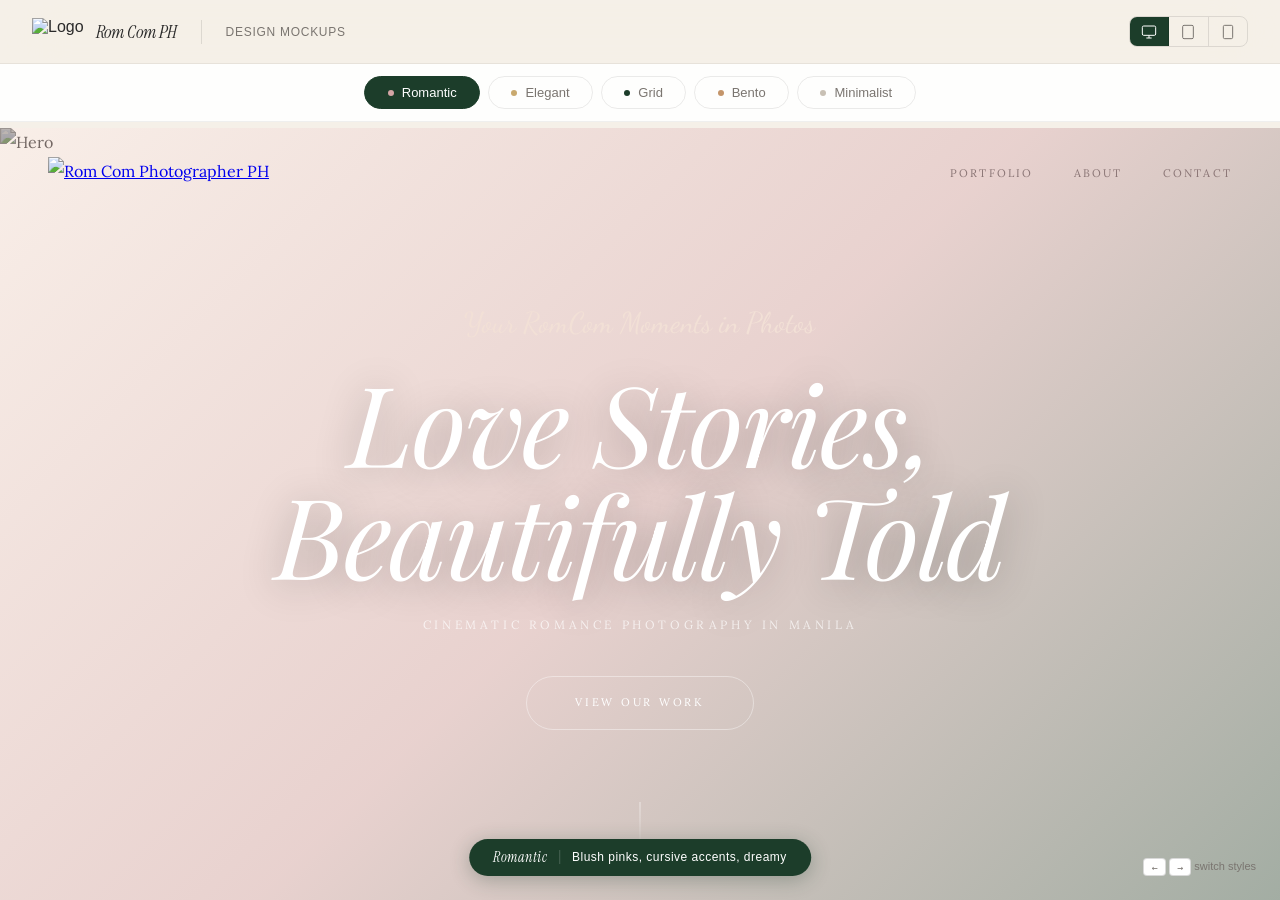
==== public/mockups/index.html @ 74048f97 "Add design mockups with shareable showcase viewer Five distinct design directions (romantic, elegant" ====
<!DOCTYPE html>
<html lang="en">
<head>
<meta charset="UTF-8">
<meta name="viewport" content="width=device-width, initial-scale=1.0">
<title>Rom Com Photographer PH — Design Mockups</title>
<link rel="preconnect" href="https://fonts.googleapis.com">
<link rel="preconnect" href="https://fonts.gstatic.com" crossorigin>
<link href="https://fonts.googleapis.com/css2?family=Instrument+Serif:ital@0;1&family=General+Sans:wght@300;400;500;600&display=swap" rel="stylesheet">
<style>
  *, *::before, *::after { margin: 0; padding: 0; box-sizing: border-box; }
  :root {
    --green: #1C3D2A;
    --cream: #F5F0E8;
    --amber: #C4956A;
    --text: #2A2A2A;
    --muted: #7A7570;
    --card: #FFFFFF;
    --radius: 16px;
    --shadow: 0 1px 3px rgba(0,0,0,0.04), 0 8px 24px rgba(0,0,0,0.06);
  }

  html { scroll-behavior: smooth; }
  body { background: var(--cream); color: var(--text); font-family: 'General Sans', -apple-system, sans-serif; -webkit-font-smoothing: antialiased; overflow-x: hidden; }

  /* Top bar */
  .topbar {
    position: fixed; top: 0; left: 0; right: 0; z-index: 200;
    background: rgba(245,240,232,0.85); backdrop-filter: blur(30px) saturate(1.5);
    border-bottom: 1px solid rgba(0,0,0,0.06);
    padding: 0 2rem;
    display: flex; align-items: center; justify-content: space-between;
    height: 64px;
  }
  .topbar-left { display: flex; align-items: center; gap: 1.5rem; }
  .topbar-logo { display: flex; align-items: center; gap: 0.75rem; text-decoration: none; color: var(--text); }
  .topbar-logo img { height: 28px; }
  .topbar-logo span { font-family: 'Instrument Serif', serif; font-size: 1.1rem; font-style: italic; }
  .topbar-divider { width: 1px; height: 24px; background: rgba(0,0,0,0.1); }
  .topbar-title { font-size: 12px; font-weight: 500; letter-spacing: 0.06em; text-transform: uppercase; color: var(--muted); }

  .topbar-right { display: flex; align-items: center; gap: 1rem; }
  .viewport-toggle { display: flex; gap: 0; border: 1px solid rgba(0,0,0,0.1); border-radius: 8px; overflow: hidden; }
  .viewport-toggle button {
    background: none; border: none; padding: 0.4rem 0.7rem; cursor: pointer;
    color: var(--muted); transition: all 0.2s; display: flex; align-items: center;
  }
  .viewport-toggle button.active { background: var(--green); color: white; }
  .viewport-toggle button:not(:last-child) { border-right: 1px solid rgba(0,0,0,0.1); }
  .viewport-toggle button svg { width: 16px; height: 16px; }

  /* Style tabs */
  .tabs {
    position: fixed; top: 64px; left: 0; right: 0; z-index: 190;
    background: rgba(255,255,255,0.9); backdrop-filter: blur(20px);
    border-bottom: 1px solid rgba(0,0,0,0.06);
    display: flex; justify-content: center; gap: 0.5rem;
    padding: 0.75rem 2rem;
    overflow-x: auto; -webkit-overflow-scrolling: touch;
  }
  .tabs::-webkit-scrollbar { display: none; }
  .tab {
    background: none; border: 1px solid rgba(0,0,0,0.08); padding: 0.5rem 1.4rem;
    border-radius: 50px; font-family: 'General Sans', sans-serif; font-size: 13px;
    font-weight: 500; color: var(--muted); cursor: pointer; transition: all 0.3s;
    white-space: nowrap; display: flex; align-items: center; gap: 0.5rem;
  }
  .tab:hover { border-color: var(--green); color: var(--green); }
  .tab.active { background: var(--green); border-color: var(--green); color: white; }
  .tab .dot { width: 6px; height: 6px; border-radius: 50%; }
  .tab[data-style="romantic"] .dot { background: #D4A5A5; }
  .tab[data-style="elegant"] .dot { background: #C9A96E; }
  .tab[data-style="grid"] .dot { background: #1C3D2A; }
  .tab[data-style="bento"] .dot { background: #C4956A; }
  .tab[data-style="minimalist"] .dot { background: #C8C0B4; }

  /* Iframe container */
  .preview-area {
    padding-top: 128px;
    display: flex; justify-content: center;
    min-height: 100vh;
    transition: padding 0.4s;
  }

  .iframe-wrap {
    width: 100%;
    max-width: 100%;
    transition: max-width 0.5s cubic-bezier(0.22,1,0.36,1), box-shadow 0.5s;
    position: relative;
  }
  .iframe-wrap.tablet { max-width: 768px; }
  .iframe-wrap.mobile { max-width: 390px; }
  .iframe-wrap.tablet,
  .iframe-wrap.mobile {
    margin-top: 1.5rem;
    border-radius: var(--radius);
    overflow: hidden;
    box-shadow: var(--shadow), 0 0 0 1px rgba(0,0,0,0.06);
    margin-bottom: 2rem;
  }

  .iframe-wrap iframe {
    width: 100%; height: calc(100vh - 128px); border: none; display: block;
    background: white;
  }
  .iframe-wrap.tablet iframe,
  .iframe-wrap.mobile iframe {
    height: calc(100vh - 160px);
    border-radius: var(--radius);
  }

  /* Style info strip */
  .style-info {
    position: fixed; bottom: 1.5rem; left: 50%; transform: translateX(-50%); z-index: 200;
    background: var(--green); color: white;
    padding: 0.6rem 1.5rem; border-radius: 50px;
    font-size: 12px; font-weight: 500; letter-spacing: 0.04em;
    box-shadow: 0 4px 20px rgba(28,61,42,0.3);
    display: flex; align-items: center; gap: 0.75rem;
    opacity: 0; transform: translateX(-50%) translateY(10px);
    transition: opacity 0.4s, transform 0.4s;
    pointer-events: none;
  }
  .style-info.show { opacity: 1; transform: translateX(-50%) translateY(0); pointer-events: auto; }
  .style-info .style-name { font-family: 'Instrument Serif', serif; font-style: italic; font-size: 14px; }
  .style-info .sep { width: 1px; height: 14px; background: rgba(255,255,255,0.2); }

  /* Keyboard hint */
  .kbd-hint {
    position: fixed; bottom: 1.5rem; right: 1.5rem; z-index: 200;
    font-size: 11px; color: var(--muted);
    display: flex; align-items: center; gap: 0.5rem;
  }
  .kbd { display: inline-block; padding: 0.15rem 0.45rem; border: 1px solid rgba(0,0,0,0.15); border-radius: 4px; font-size: 10px; font-family: monospace; background: white; }

  @media (max-width: 768px) {
    .topbar { padding: 0 1rem; }
    .topbar-divider, .topbar-title { display: none; }
    .tabs { padding: 0.6rem 1rem; gap: 0.4rem; }
    .tab { padding: 0.45rem 1rem; font-size: 12px; }
    .viewport-toggle { display: none; }
    .kbd-hint { display: none; }
    .preview-area { padding-top: 116px; }
    .iframe-wrap iframe { height: calc(100vh - 116px); }
  }
</style>
</head>
<body>

<div class="topbar">
  <div class="topbar-left">
    <a href="/" class="topbar-logo">
      <img src="/logo.jpg" alt="Logo">
      <span>Rom Com PH</span>
    </a>
    <div class="topbar-divider"></div>
    <span class="topbar-title">Design Mockups</span>
  </div>
  <div class="topbar-right">
    <div class="viewport-toggle">
      <button class="active" data-view="desktop" title="Desktop">
        <svg fill="none" viewBox="0 0 24 24" stroke="currentColor" stroke-width="1.5"><rect x="2" y="3" width="20" height="14" rx="2"/><path d="M8 21h8M12 17v4"/></svg>
      </button>
      <button data-view="tablet" title="Tablet">
        <svg fill="none" viewBox="0 0 24 24" stroke="currentColor" stroke-width="1.5"><rect x="4" y="2" width="16" height="20" rx="2"/><path d="M12 18h.01"/></svg>
      </button>
      <button data-view="mobile" title="Mobile">
        <svg fill="none" viewBox="0 0 24 24" stroke="currentColor" stroke-width="1.5"><rect x="5" y="2" width="14" height="20" rx="2"/><path d="M12 18h.01"/></svg>
      </button>
    </div>
  </div>
</div>

<div class="tabs" id="tabs">
  <button class="tab active" data-style="romantic"><span class="dot"></span>Romantic</button>
  <button class="tab" data-style="elegant"><span class="dot"></span>Elegant</button>
  <button class="tab" data-style="grid"><span class="dot"></span>Grid</button>
  <button class="tab" data-style="bento"><span class="dot"></span>Bento</button>
  <button class="tab" data-style="minimalist"><span class="dot"></span>Minimalist</button>
</div>

<div class="preview-area">
  <div class="iframe-wrap" id="iframeWrap">
    <iframe id="preview" src="romantic.html" title="Mockup Preview"></iframe>
  </div>
</div>

<div class="style-info" id="styleInfo">
  <span class="style-name" id="styleName">Romantic</span>
  <span class="sep"></span>
  <span id="styleDesc">Blush pinks, cursive accents, dreamy</span>
</div>

<div class="kbd-hint">
  <span><span class="kbd">&larr;</span> <span class="kbd">&rarr;</span> switch styles</span>
</div>

<script>
  const styles = [
    { id: 'romantic', name: 'Romantic', desc: 'Blush pinks, cursive accents, dreamy', file: 'romantic.html' },
    { id: 'elegant', name: 'Elegant', desc: 'Black & champagne gold, editorial', file: 'elegant.html' },
    { id: 'grid', name: 'Grid', desc: 'Masonry columns, Swiss-design', file: 'grid.html' },
    { id: 'bento', name: 'Bento', desc: 'Apple-inspired cards, soft shadows', file: 'bento.html' },
    { id: 'minimalist', name: 'Minimalist', desc: 'Whitespace-driven, typographic', file: 'minimalist.html' }
  ];

  let currentIdx = 0;
  const iframe = document.getElementById('preview');
  const wrap = document.getElementById('iframeWrap');
  const info = document.getElementById('styleInfo');
  const styleName = document.getElementById('styleName');
  const styleDesc = document.getElementById('styleDesc');
  const tabs = document.querySelectorAll('.tab');
  const viewBtns = document.querySelectorAll('.viewport-toggle button');

  function switchStyle(idx) {
    currentIdx = idx;
    const s = styles[idx];
    iframe.src = s.file;
    styleName.textContent = s.name;
    styleDesc.textContent = s.desc;
    tabs.forEach((t, i) => t.classList.toggle('active', i === idx));

    // Flash the info strip
    info.classList.add('show');
    clearTimeout(window._infoTimer);
    window._infoTimer = setTimeout(() => info.classList.remove('show'), 2500);
  }

  tabs.forEach((tab, i) => {
    tab.addEventListener('click', () => switchStyle(i));
  });

  // Viewport toggle
  viewBtns.forEach(btn => {
    btn.addEventListener('click', () => {
      const view = btn.dataset.view;
      viewBtns.forEach(b => b.classList.remove('active'));
      btn.classList.add('active');
      wrap.className = 'iframe-wrap' + (view !== 'desktop' ? ' ' + view : '');
    });
  });

  // Keyboard nav
  document.addEventListener('keydown', (e) => {
    if (e.key === 'ArrowRight') switchStyle((currentIdx + 1) % styles.length);
    if (e.key === 'ArrowLeft') switchStyle((currentIdx - 1 + styles.length) % styles.length);
    if (e.key >= '1' && e.key <= '5') switchStyle(parseInt(e.key) - 1);
  });

  // Show info on load
  setTimeout(() => info.classList.add('show'), 500);
  setTimeout(() => info.classList.remove('show'), 3500);
</script>
</body>
</html>
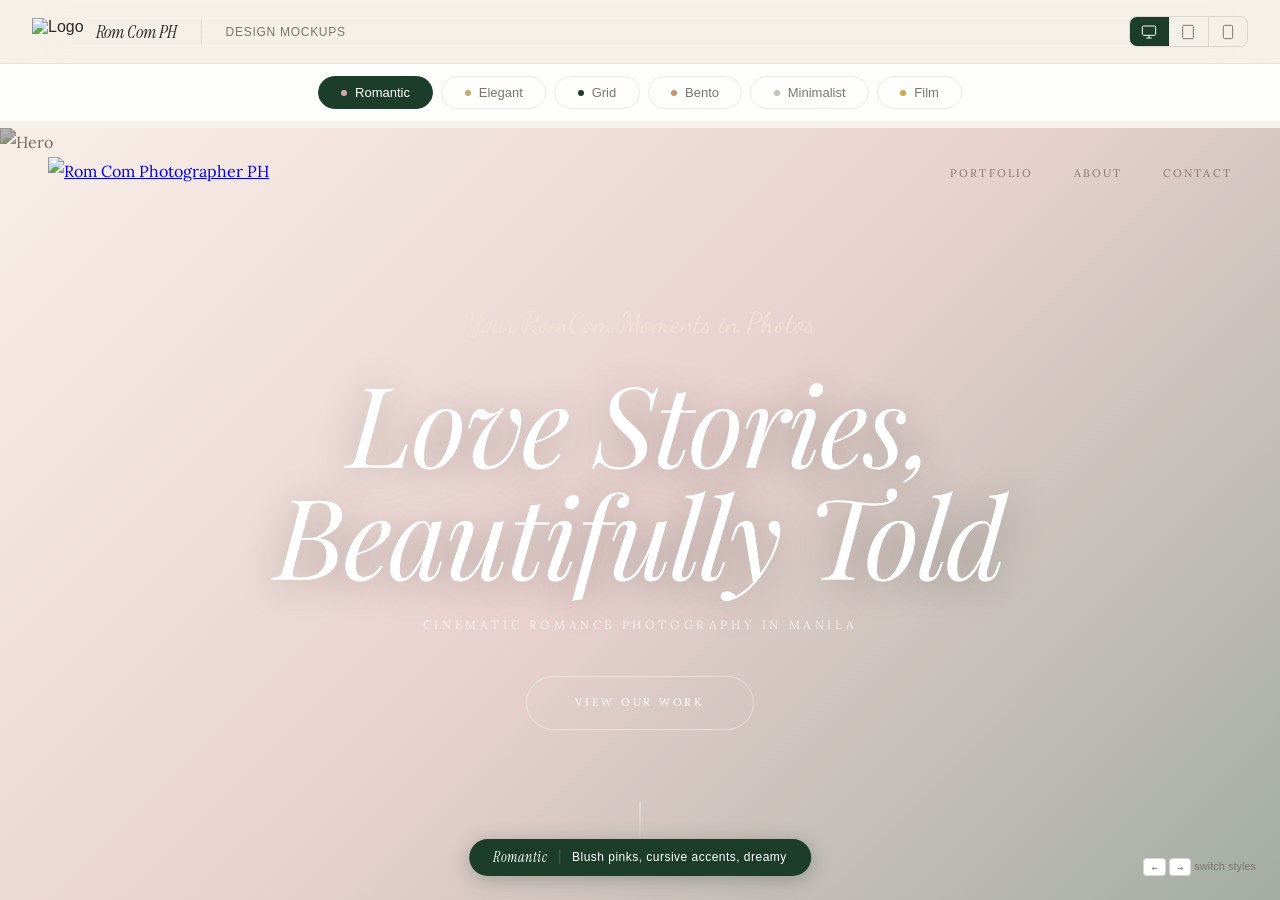
==== commit e387622e: "Add 80s/90s film aesthetic mockup VHS-inspired design with film grain overlay, sprocket hole borders" ====
--- a/public/mockups/index.html
+++ b/public/mockups/index.html
@@ -73,6 +73,7 @@
   .tab[data-style="grid"] .dot { background: #1C3D2A; }
   .tab[data-style="bento"] .dot { background: #C4956A; }
   .tab[data-style="minimalist"] .dot { background: #C8C0B4; }
+  .tab[data-style="film"] .dot { background: #D4A54A; }
 
   /* Iframe container */
   .preview-area {
@@ -177,6 +178,7 @@
   <button class="tab" data-style="grid"><span class="dot"></span>Grid</button>
   <button class="tab" data-style="bento"><span class="dot"></span>Bento</button>
   <button class="tab" data-style="minimalist"><span class="dot"></span>Minimalist</button>
+  <button class="tab" data-style="film"><span class="dot"></span>Film</button>
 </div>
 
 <div class="preview-area">
@@ -201,7 +203,8 @@
     { id: 'elegant', name: 'Elegant', desc: 'Black & champagne gold, editorial', file: 'elegant.html' },
     { id: 'grid', name: 'Grid', desc: 'Masonry columns, Swiss-design', file: 'grid.html' },
     { id: 'bento', name: 'Bento', desc: 'Apple-inspired cards, soft shadows', file: 'bento.html' },
-    { id: 'minimalist', name: 'Minimalist', desc: 'Whitespace-driven, typographic', file: 'minimalist.html' }
+    { id: 'minimalist', name: 'Minimalist', desc: 'Whitespace-driven, typographic', file: 'minimalist.html' },
+    { id: 'film', name: 'Film', desc: '80s/90s VHS nostalgia, warm analog', file: 'film.html' }
   ];
 
   let currentIdx = 0;
@@ -245,7 +248,7 @@
   document.addEventListener('keydown', (e) => {
     if (e.key === 'ArrowRight') switchStyle((currentIdx + 1) % styles.length);
     if (e.key === 'ArrowLeft') switchStyle((currentIdx - 1 + styles.length) % styles.length);
-    if (e.key >= '1' && e.key <= '5') switchStyle(parseInt(e.key) - 1);
+    if (e.key >= '1' && e.key <= '6') switchStyle(parseInt(e.key) - 1);
   });
 
   // Show info on load
